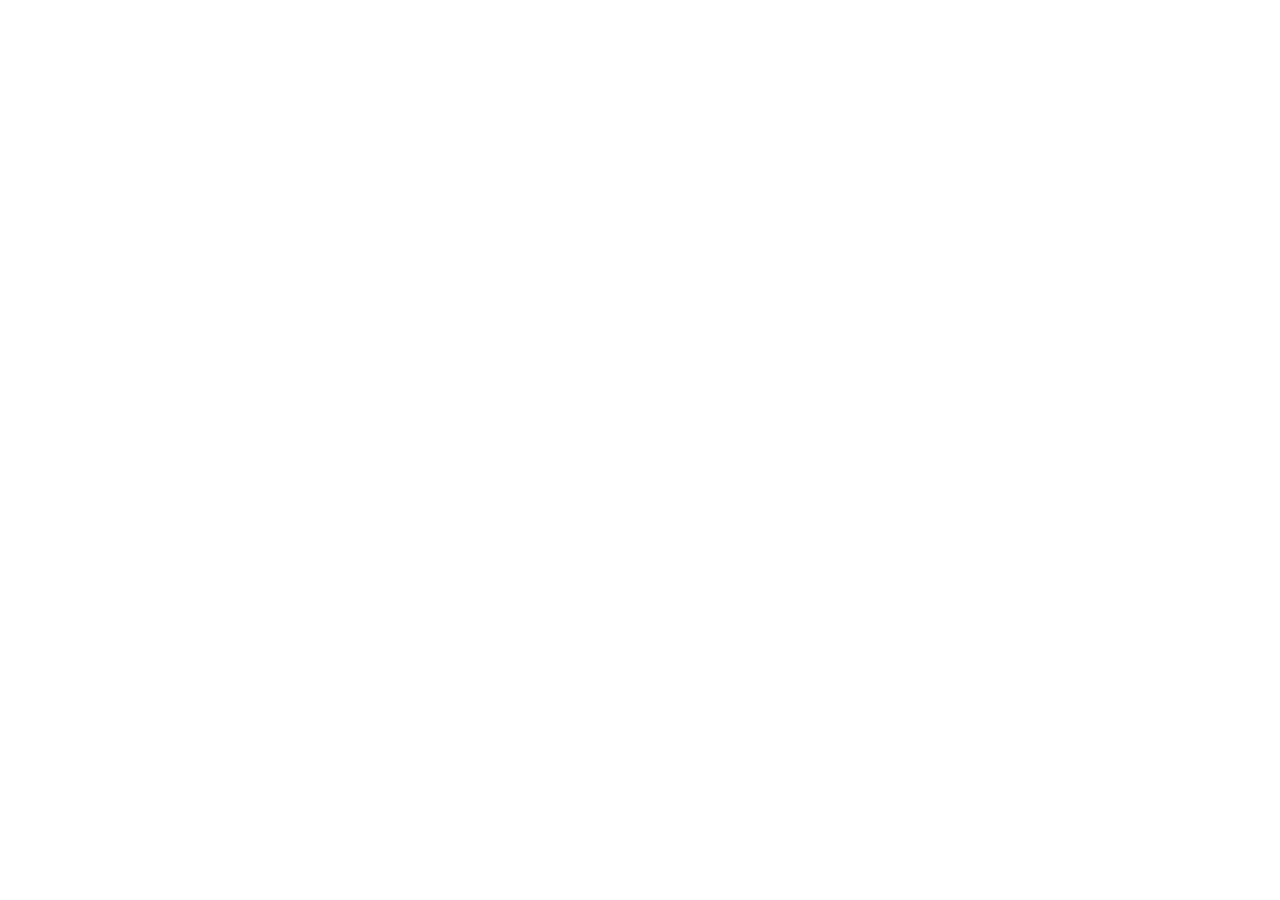
==== index.html @ e3393580 "Updates" ====
<!doctype html><html lang="pt-br"><head><meta charset="utf-8"><meta http-equiv="X-UA-Compatible" content="IE=edge"><meta name="viewport" content="width=device-width,initial-scale=1"><link rel="icon" href="/dev-web-turma-b/favicon.ico"><title>PetSpa - Banho & Tosa</title><script defer="defer" src="/dev-web-turma-b/js/chunk-vendors.0d65441d.js"></script><script defer="defer" src="/dev-web-turma-b/js/app.2bd90f19.js"></script><link href="/dev-web-turma-b/css/app.94cba95f.css" rel="stylesheet"></head><body><noscript><strong>Desculpe, mas o PetSpa não funciona corretamente sem JavaScript habilitado. Por favor, habilite-o para continuar.</strong></noscript><div id="app"></div></body></html>
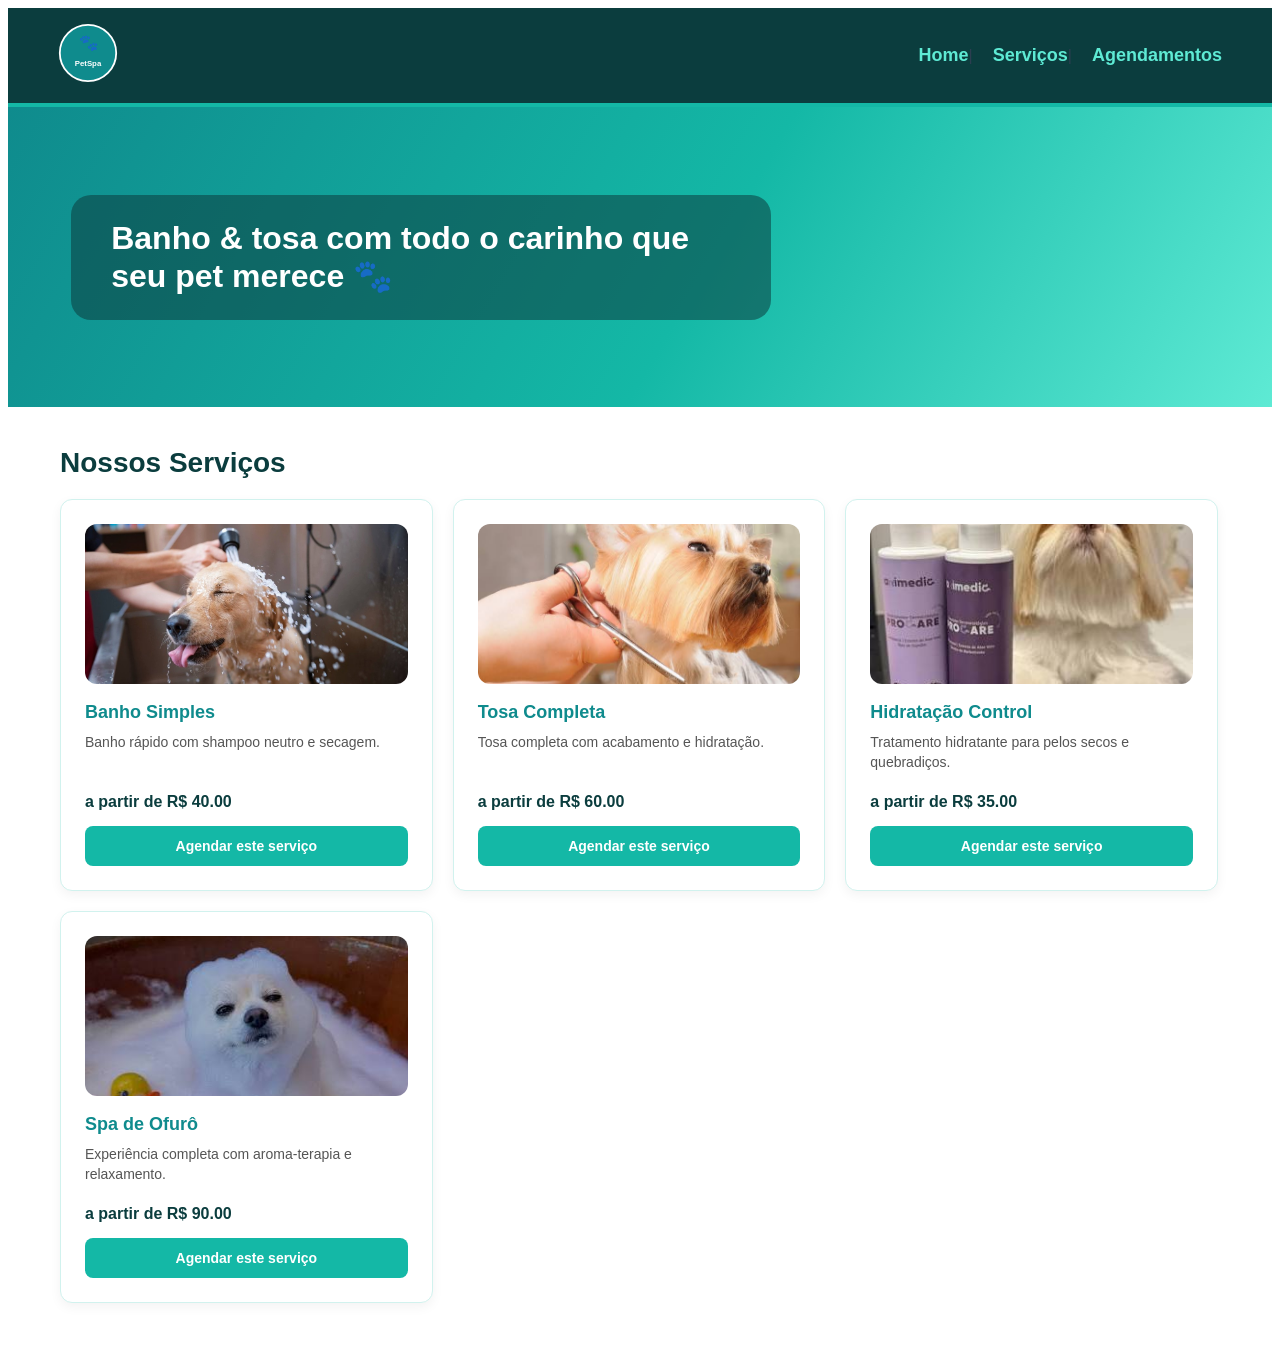
==== commit 9356bd03: "Updates" ====
--- a/index.html
+++ b/index.html
@@ -1 +1 @@
-<!doctype html><html lang="pt-br"><head><meta charset="utf-8"><meta http-equiv="X-UA-Compatible" content="IE=edge"><meta name="viewport" content="width=device-width,initial-scale=1"><link rel="icon" href="/dev-web-turma-b/favicon.ico"><title>PetSpa - Banho & Tosa</title><script defer="defer" src="/dev-web-turma-b/js/chunk-vendors.0d65441d.js"></script><script defer="defer" src="/dev-web-turma-b/js/app.2bd90f19.js"></script><link href="/dev-web-turma-b/css/app.94cba95f.css" rel="stylesheet"></head><body><noscript><strong>Desculpe, mas o PetSpa não funciona corretamente sem JavaScript habilitado. Por favor, habilite-o para continuar.</strong></noscript><div id="app"></div></body></html>+<!doctype html><html lang="pt-br"><head><meta charset="utf-8"><meta http-equiv="X-UA-Compatible" content="IE=edge"><meta name="viewport" content="width=device-width,initial-scale=1"><link rel="icon" href="favicon.ico"><title>PetSpa - Banho & Tosa</title><script defer="defer" src="js/chunk-vendors.0d65441d.js"></script><script defer="defer" src="js/app.2979a7b0.js"></script><link href="css/app.94cba95f.css" rel="stylesheet"></head><body><noscript><strong>Desculpe, mas o PetSpa não funciona corretamente sem JavaScript habilitado. Por favor, habilite-o para continuar.</strong></noscript><div id="app"></div></body></html>
--- a/css/app.94cba95f.css
+++ b/css/app.94cba95f.css
@@ -0,0 +1 @@
+#logo[data-v-2a03c809]{width:60px;height:60px}#logo[data-v-2a03c809]:hover{width:70px;height:70px;transition:.2s}#nav #logo-url[data-v-2a03c809]{margin:auto;margin-left:0}#nav[data-v-2a03c809]{background-color:#0b3d3e;border-bottom:4px solid #14b8a6;padding:15px 50px;display:flex;justify-content:flex-end;align-items:center}#nav a[data-v-2a03c809]{color:#5eead4;text-decoration:none;margin-left:20px;font-size:18px}#nav a[data-v-2a03c809]:hover{color:#fff;font-size:22px;transition:.2s}#main-banner[data-v-0fdfe5c7]{background:linear-gradient(120deg,#0f8b8d,#14b8a6 55%,#5eead4);height:300px;background-position:50%;background-size:cover;display:flex;align-items:center;justify-content:flex-start;padding-left:5%;box-sizing:border-box}#main-banner h1[data-v-0fdfe5c7]{font-size:32px;max-width:620px;color:#fff;background:rgba(11,61,62,.55);padding:25px 40px;border-radius:20px;text-align:left;margin:0}@media (max-width:768px){#main-banner[data-v-0fdfe5c7]{justify-content:center;padding-left:0}#main-banner h1[data-v-0fdfe5c7]{font-size:24px;text-align:center;border-radius:0;max-width:90%}}#app{font-family:Avenir,Helvetica,Arial,sans-serif;-webkit-font-smoothing:antialiased;-moz-osx-font-smoothing:grayscale;text-align:center;color:#2c3e50}nav{padding:30px}nav a{font-weight:700;color:#2c3e50}nav a.router-link-exact-active{color:#0f8b8d}.alerta[data-v-f2640f30]{display:flex;align-items:flex-start;gap:12px;padding:14px 16px;border-radius:10px;border-left:6px solid;margin:16px auto;max-width:600px;text-align:left;box-shadow:0 2px 8px rgba(0,0,0,.08);animation:entrada-f2640f30 .25s ease-out}.alerta-icone[data-v-f2640f30]{font-size:22px;line-height:1}.alerta-conteudo[data-v-f2640f30]{flex:1}.alerta-titulo[data-v-f2640f30]{display:block;margin-bottom:2px;font-size:15px}.alerta-mensagem[data-v-f2640f30]{margin:0;font-size:14px;color:#444}.alerta-fechar[data-v-f2640f30]{background:none;border:none;font-size:18px;cursor:pointer;color:#888;line-height:1}.alerta-fechar[data-v-f2640f30]:hover{color:#222}.alerta-erro[data-v-f2640f30]{background-color:#fdecea;border-color:#e53935}.alerta-erro .alerta-titulo[data-v-f2640f30]{color:#c62828}.alerta-aviso[data-v-f2640f30]{background-color:#fff4e5;border-color:#fb8c00}.alerta-aviso .alerta-titulo[data-v-f2640f30]{color:#ef6c00}.alerta-info[data-v-f2640f30]{background-color:#e8f1fb;border-color:#1e88e5}.alerta-info .alerta-titulo[data-v-f2640f30]{color:#1565c0}.alerta-sucesso[data-v-f2640f30]{background-color:#e9f6ec;border-color:#43a047}.alerta-sucesso .alerta-titulo[data-v-f2640f30]{color:#2e7d32}@keyframes entrada-f2640f30{0%{opacity:0;transform:translateY(-8px)}to{opacity:1;transform:translateY(0)}}.alinhamento-global[data-v-51492e2d]{width:100%;display:flex;justify-content:center;text-align:left}.servicos-pagina[data-v-51492e2d]{width:100%;max-width:1200px;padding:40px 20px;box-sizing:border-box}.servicos-pagina h1[data-v-51492e2d]{margin:0 0 20px 0;color:#0b3d3e;font-size:28px;font-weight:700}.container-alerta[data-v-51492e2d]{margin-bottom:20px}.lista-servicos[data-v-51492e2d]{display:flex;flex-wrap:wrap;gap:20px;justify-content:flex-start;width:100%}.card-servico[data-v-51492e2d]{background:#fff;border:1px solid #d1f2ee;border-radius:12px;padding:24px;box-shadow:0 4px 12px rgba(0,0,0,.05);width:calc(33.333% - 14px);display:flex;flex-direction:column;justify-content:space-between;box-sizing:border-box;transition:transform .2s}.card-servico[data-v-51492e2d]:hover{transform:translateY(-2px)}.servico-imagem[data-v-51492e2d]{width:100%;height:160px;-o-object-fit:cover;object-fit:cover;border-radius:12px;margin-bottom:18px;background:#f0faf8}@media (max-width:900px){.card-servico[data-v-51492e2d]{width:calc(50% - 10px)}}@media (max-width:600px){.card-servico[data-v-51492e2d]{width:100%}}.card-servico h2[data-v-51492e2d]{margin:0 0 10px 0;color:#0f8b8d;font-size:18px}.descricao[data-v-51492e2d]{color:#555;font-size:14px;line-height:1.4;min-height:45px;margin:0 0 15px 0}.preco[data-v-51492e2d]{font-weight:700;color:#0b3d3e;font-size:16px;margin-top:auto;margin-bottom:15px}.card-servico button[data-v-51492e2d]{background-color:#14b8a6;color:#fff;border:none;padding:12px 16px;border-radius:8px;cursor:pointer;font-size:14px;font-weight:700;width:100%;text-align:center;transition:background-color .2s}.card-servico button[data-v-51492e2d]:hover{background-color:#0f8b8d}.agendar-pagina[data-v-eeb9cb1e]{padding:30px 50px}.formulario[data-v-eeb9cb1e]{max-width:600px;margin:20px auto 0;display:flex;flex-direction:column;gap:14px;text-align:left}.formulario label[data-v-eeb9cb1e]{display:flex;flex-direction:column;gap:6px;font-size:14px;font-weight:700;color:#0b3d3e}.formulario input[data-v-eeb9cb1e],.formulario select[data-v-eeb9cb1e],.formulario textarea[data-v-eeb9cb1e]{padding:10px;border:1px solid #b9e4df;border-radius:8px;font-size:14px;font-family:inherit}.formulario textarea[data-v-eeb9cb1e]{resize:vertical;min-height:60px}.valor-estimado[data-v-eeb9cb1e]{font-size:16px;color:#0b3d3e}.formulario button[type=submit][data-v-eeb9cb1e]{background-color:#14b8a6;color:#fff;border:none;padding:12px;border-radius:8px;font-size:16px;cursor:pointer}.formulario button[type=submit][data-v-eeb9cb1e]:hover{background-color:#0f8b8d}.formulario button[type=submit][data-v-eeb9cb1e]:disabled{background-color:#9fd9d2;cursor:not-allowed}.agendamentos-pagina[data-v-ad3073b0]{padding:30px 50px}.vazio[data-v-ad3073b0]{margin-top:30px;font-size:16px}.lista-agendamentos[data-v-ad3073b0]{display:flex;flex-direction:column;gap:14px;margin-top:20px;max-width:700px;margin-left:auto;margin-right:auto}.card-agendamento[data-v-ad3073b0]{display:flex;justify-content:space-between;align-items:center;border:1px solid #d1f2ee;border-radius:12px;padding:16px 20px;text-align:left;box-shadow:0 2px 6px rgba(0,0,0,.06)}.info[data-v-ad3073b0]{font-size:14px;color:#333;line-height:1.5}.valor-e-acao[data-v-ad3073b0]{display:flex;flex-direction:column;align-items:flex-end;gap:8px}.valor[data-v-ad3073b0]{font-weight:700;color:#0b3d3e}.botao-cancelar[data-v-ad3073b0]{background-color:#e53935;color:#fff;border:none;padding:8px 14px;border-radius:8px;cursor:pointer;font-size:13px}.botao-cancelar[data-v-ad3073b0]:hover{background-color:#c62828}
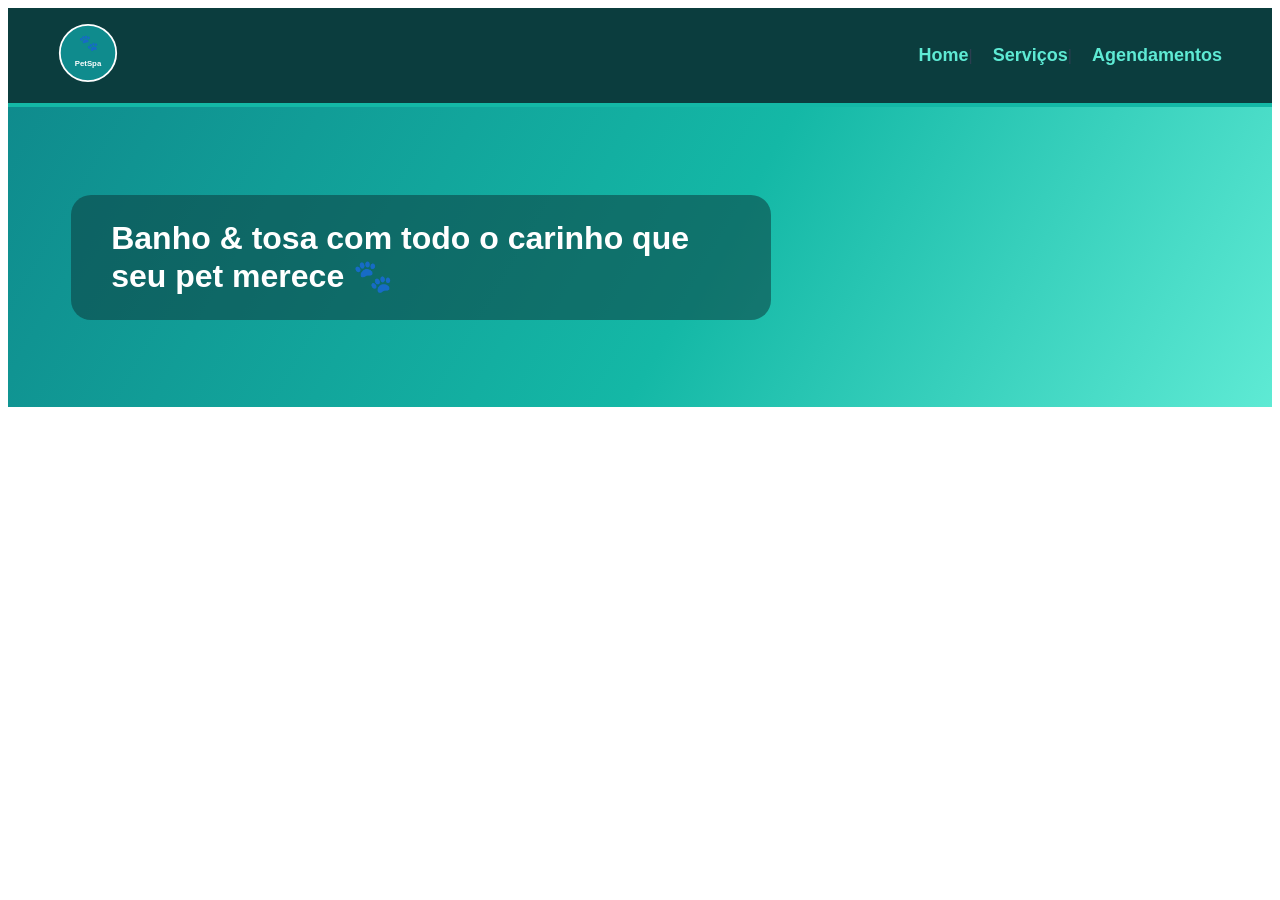
==== commit c600ed8a: "Updates" ====
--- a/index.html
+++ b/index.html
@@ -1 +1 @@
-<!doctype html><html lang="pt-br"><head><meta charset="utf-8"><meta http-equiv="X-UA-Compatible" content="IE=edge"><meta name="viewport" content="width=device-width,initial-scale=1"><link rel="icon" href="favicon.ico"><title>PetSpa - Banho & Tosa</title><script defer="defer" src="js/chunk-vendors.0d65441d.js"></script><script defer="defer" src="js/app.2979a7b0.js"></script><link href="css/app.94cba95f.css" rel="stylesheet"></head><body><noscript><strong>Desculpe, mas o PetSpa não funciona corretamente sem JavaScript habilitado. Por favor, habilite-o para continuar.</strong></noscript><div id="app"></div></body></html>+<!doctype html><html lang="pt-br"><head><meta charset="utf-8"><meta http-equiv="X-UA-Compatible" content="IE=edge"><meta name="viewport" content="width=device-width,initial-scale=1"><link rel="icon" href="favicon.ico"><title>PetSpa - Banho & Tosa</title><script defer="defer" src="js/chunk-vendors.289912ff.js"></script><script defer="defer" src="js/app.f2d9578c.js"></script><link href="css/app.8e08175f.css" rel="stylesheet"></head><body><noscript><strong>Desculpe, mas o PetSpa não funciona corretamente sem JavaScript habilitado. Por favor, habilite-o para continuar.</strong></noscript><div id="app"></div></body></html>
--- a/css/app.8e08175f.css
+++ b/css/app.8e08175f.css
@@ -0,0 +1 @@
+#logo[data-v-2a03c809]{width:60px;height:60px}#logo[data-v-2a03c809]:hover{width:70px;height:70px;transition:.2s}#nav #logo-url[data-v-2a03c809]{margin:auto;margin-left:0}#nav[data-v-2a03c809]{background-color:#0b3d3e;border-bottom:4px solid #14b8a6;padding:15px 50px;display:flex;justify-content:flex-end;align-items:center}#nav a[data-v-2a03c809]{color:#5eead4;text-decoration:none;margin-left:20px;font-size:18px}#nav a[data-v-2a03c809]:hover{color:#fff;font-size:22px;transition:.2s}#main-banner[data-v-0fdfe5c7]{background:linear-gradient(120deg,#0f8b8d,#14b8a6 55%,#5eead4);height:300px;background-position:50%;background-size:cover;display:flex;align-items:center;justify-content:flex-start;padding-left:5%;box-sizing:border-box}#main-banner h1[data-v-0fdfe5c7]{font-size:32px;max-width:620px;color:#fff;background:rgba(11,61,62,.55);padding:25px 40px;border-radius:20px;text-align:left;margin:0}@media (max-width:768px){#main-banner[data-v-0fdfe5c7]{justify-content:center;padding-left:0}#main-banner h1[data-v-0fdfe5c7]{font-size:24px;text-align:center;border-radius:0;max-width:90%}}#app{font-family:Avenir,Helvetica,Arial,sans-serif;-webkit-font-smoothing:antialiased;-moz-osx-font-smoothing:grayscale;text-align:center;color:#2c3e50}nav{padding:30px}nav a{font-weight:700;color:#2c3e50}nav a.router-link-exact-active{color:#0f8b8d}.alinhamento-global[data-v-0e521722]{width:100%;display:flex;justify-content:center;text-align:left}.servicos-pagina[data-v-0e521722]{width:100%;max-width:1200px;padding:40px 20px;box-sizing:border-box}.servicos-pagina h1[data-v-0e521722]{margin:0 0 20px 0;color:#0b3d3e;font-size:28px;font-weight:700}.container-alerta[data-v-0e521722]{margin-bottom:20px}.lista-servicos[data-v-0e521722]{display:flex;flex-wrap:wrap;gap:20px;justify-content:flex-start;width:100%}.card-servico[data-v-0e521722]{background:#fff;border:1px solid #d1f2ee;border-radius:12px;padding:24px;box-shadow:0 4px 12px rgba(0,0,0,.05);width:calc(33.333% - 14px);display:flex;flex-direction:column;justify-content:space-between;box-sizing:border-box;transition:transform .2s}.card-servico[data-v-0e521722]:hover{transform:translateY(-2px)}.servico-imagem[data-v-0e521722]{width:100%;height:160px;-o-object-fit:cover;object-fit:cover;border-radius:12px;margin-bottom:18px;background:#f0faf8}@media (max-width:900px){.card-servico[data-v-0e521722]{width:calc(50% - 10px)}}@media (max-width:600px){.card-servico[data-v-0e521722]{width:100%}}.card-servico h2[data-v-0e521722]{margin:0 0 10px 0;color:#0f8b8d;font-size:18px}.descricao[data-v-0e521722]{color:#555;font-size:14px;line-height:1.4;min-height:45px;margin:0 0 15px 0}.preco[data-v-0e521722]{font-weight:700;color:#0b3d3e;font-size:16px;margin-top:auto;margin-bottom:15px}.card-servico button[data-v-0e521722]{background-color:#14b8a6;color:#fff;border:none;padding:12px 16px;border-radius:8px;cursor:pointer;font-size:14px;font-weight:700;width:100%;text-align:center;transition:background-color .2s}.card-servico button[data-v-0e521722]:hover{background-color:#0f8b8d}.agendamentos-pagina[data-v-64d63d6d]{padding:30px 50px}.vazio[data-v-64d63d6d]{margin-top:30px;font-size:16px}.lista-agendamentos[data-v-64d63d6d]{display:flex;flex-direction:column;gap:14px;margin-top:20px;max-width:700px;margin-left:auto;margin-right:auto}.card-agendamento[data-v-64d63d6d]{display:flex;justify-content:space-between;align-items:center;border:1px solid #d1f2ee;border-radius:12px;padding:16px 20px;text-align:left;box-shadow:0 2px 6px rgba(0,0,0,.06)}.info[data-v-64d63d6d]{font-size:14px;color:#333;line-height:1.5}.valor-e-acao[data-v-64d63d6d]{display:flex;flex-direction:column;align-items:flex-end;gap:8px}.valor[data-v-64d63d6d]{font-weight:700;color:#0b3d3e}.botao-cancelar[data-v-64d63d6d]{background-color:#e53935;color:#fff;border:none;padding:8px 14px;border-radius:8px;cursor:pointer;font-size:13px}.botao-cancelar[data-v-64d63d6d]:hover{background-color:#c62828}.agendar-pagina[data-v-94436808]{padding:30px 50px}.formulario[data-v-94436808]{max-width:600px;margin:20px auto 0;display:flex;flex-direction:column;gap:14px;text-align:left}.formulario label[data-v-94436808]{display:flex;flex-direction:column;gap:6px;font-size:14px;font-weight:700;color:#0b3d3e}.formulario input[data-v-94436808],.formulario select[data-v-94436808],.formulario textarea[data-v-94436808]{padding:10px;border:1px solid #b9e4df;border-radius:8px;font-size:14px;font-family:inherit}.formulario textarea[data-v-94436808]{resize:vertical;min-height:60px}.valor-estimado[data-v-94436808]{font-size:16px;color:#0b3d3e}.formulario button[type=submit][data-v-94436808]{background-color:#14b8a6;color:#fff;border:none;padding:12px;border-radius:8px;font-size:16px;cursor:pointer}.formulario button[type=submit][data-v-94436808]:hover{background-color:#0f8b8d}.formulario button[type=submit][data-v-94436808]:disabled{background-color:#9fd9d2;cursor:not-allowed}
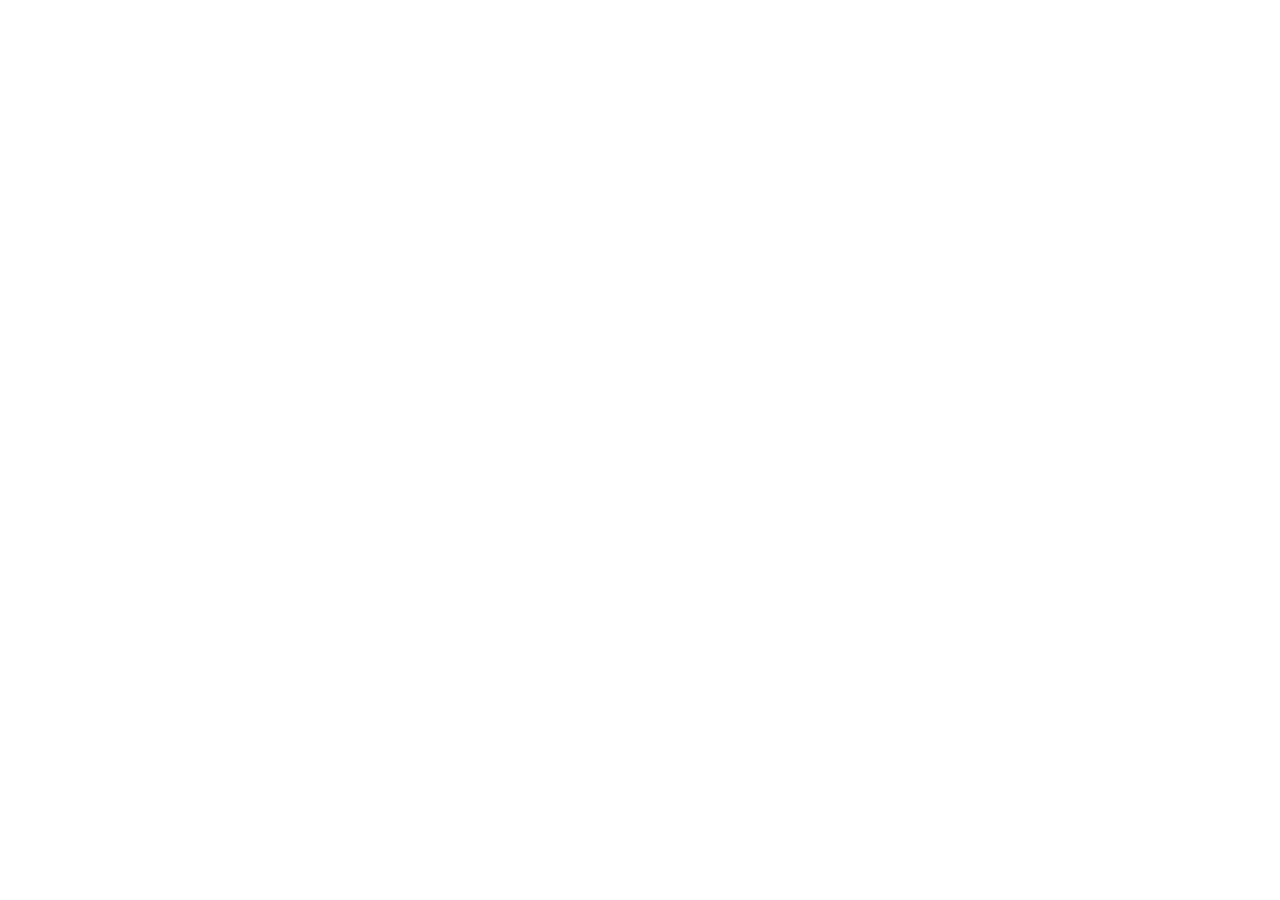
==== commit 24792161: "Updates" ====
--- a/index.html
+++ b/index.html
@@ -1 +1 @@
-<!doctype html><html lang="pt-br"><head><meta charset="utf-8"><meta http-equiv="X-UA-Compatible" content="IE=edge"><meta name="viewport" content="width=device-width,initial-scale=1"><link rel="icon" href="favicon.ico"><title>PetSpa - Banho & Tosa</title><script defer="defer" src="js/chunk-vendors.289912ff.js"></script><script defer="defer" src="js/app.f2d9578c.js"></script><link href="css/app.8e08175f.css" rel="stylesheet"></head><body><noscript><strong>Desculpe, mas o PetSpa não funciona corretamente sem JavaScript habilitado. Por favor, habilite-o para continuar.</strong></noscript><div id="app"></div></body></html>+<!doctype html><html lang="pt-br"><head><meta charset="utf-8"><meta http-equiv="X-UA-Compatible" content="IE=edge"><meta name="viewport" content="width=device-width,initial-scale=1"><link rel="icon" href="/dev-web-turma-b/Fábio Ruan/Projeto Final/petspa/favicon.ico"><title>PetSpa - Banho & Tosa</title><script defer="defer" src="/dev-web-turma-b/Fábio Ruan/Projeto Final/petspa/js/chunk-vendors.289912ff.js"></script><script defer="defer" src="/dev-web-turma-b/Fábio Ruan/Projeto Final/petspa/js/app.e7c967ca.js"></script><link href="/dev-web-turma-b/Fábio Ruan/Projeto Final/petspa/css/app.8e08175f.css" rel="stylesheet"></head><body><noscript><strong>Desculpe, mas o PetSpa não funciona corretamente sem JavaScript habilitado. Por favor, habilite-o para continuar.</strong></noscript><div id="app"></div></body></html>
